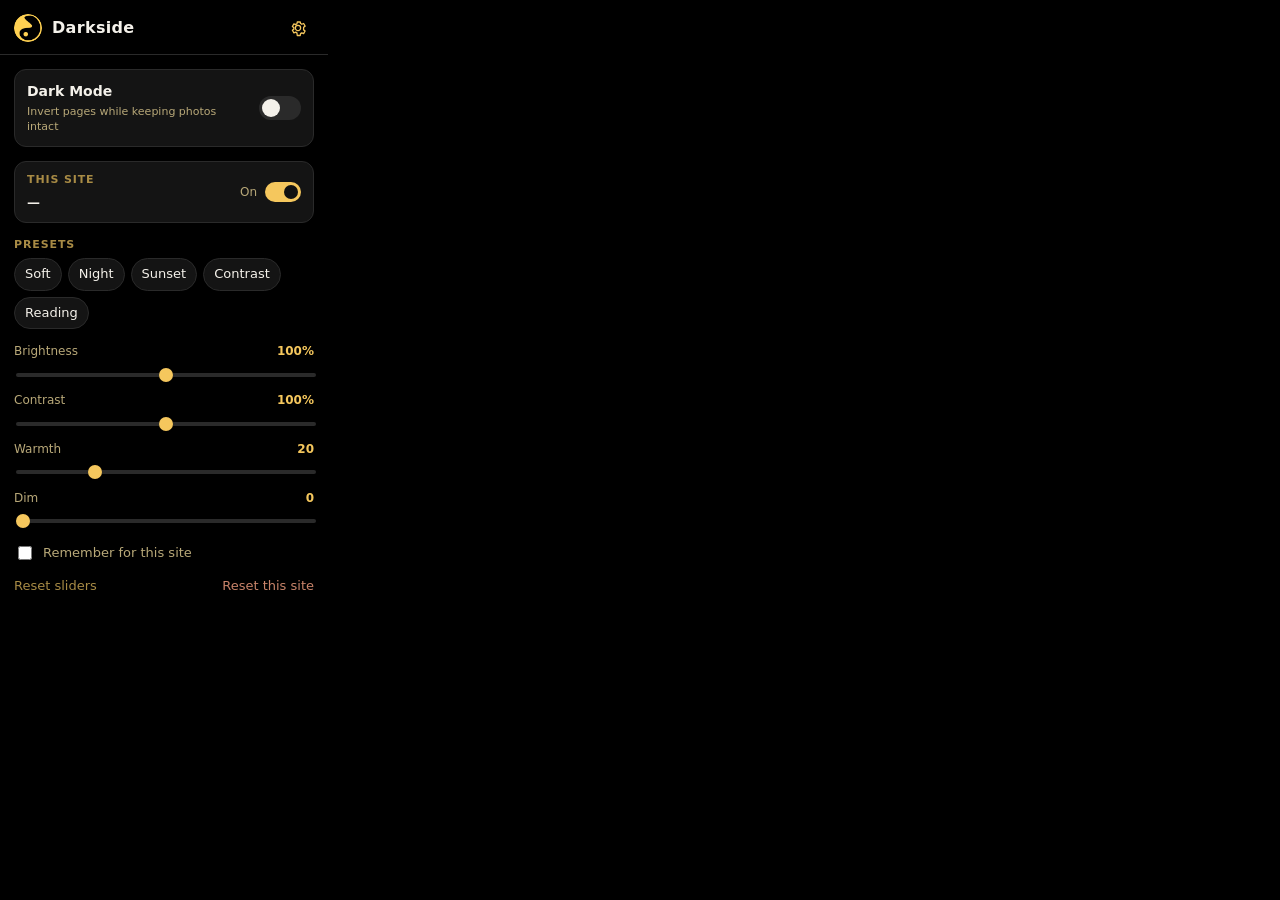
==== popup/popup.html @ 77177ad1 "checkpoint before checking out cursor/darkside-chrome-extension" ====
<!DOCTYPE html>
<html lang="en">
  <head>
    <meta charset="utf-8" />
    <meta name="viewport" content="width=device-width, initial-scale=1" />
    <title>Darkside</title>
    <link rel="stylesheet" href="popup.css" />
  </head>
  <body>
    <header class="header">
      <img class="logo" src="../icons/logo.png" alt="" width="28" height="28" />
      <h1>Darkside</h1>
      <button id="open-options" class="icon-btn" title="Settings" aria-label="Settings">
        <svg width="18" height="18" viewBox="0 0 24 24" fill="none" aria-hidden="true">
          <path
            d="M12 15.5a3.5 3.5 0 1 0 0-7 3.5 3.5 0 0 0 0 7Z"
            stroke="currentColor"
            stroke-width="1.7"
          />
          <path
            d="M19.4 13a7.8 7.8 0 0 0 .1-2l2-1.5-2-3.5-2.4 1a7.6 7.6 0 0 0-1.7-1L15 4h-4l-.4 2.5a7.6 7.6 0 0 0-1.7 1l-2.4-1-2 3.5 2 1.5a7.8 7.8 0 0 0 0 2l-2 1.5 2 3.5 2.4-1a7.6 7.6 0 0 0 1.7 1L11 22h4l.4-2.5a7.6 7.6 0 0 0 1.7-1l2.4 1 2-3.5-2-1.5Z"
            stroke="currentColor"
            stroke-width="1.7"
            stroke-linejoin="round"
          />
        </svg>
      </button>
    </header>

    <p id="restricted" class="restricted" hidden>
      Darkside can’t run on this page. Try a regular website.
    </p>

    <div id="main">
      <label class="dark-toggle">
        <span>
          <strong>Dark Mode</strong>
          <small>Invert pages while keeping photos intact</small>
        </span>
        <input id="darkMode" type="checkbox" />
        <span class="switch" aria-hidden="true"></span>
      </label>

      <p id="already-dark" class="hint" hidden>
        This site already looks dark, so invert is skipped. Check
        <strong>Remember for this site</strong> to force it.
      </p>

      <section class="site-card">
        <div class="site-copy">
          <span class="eyebrow">This site</span>
          <span id="hostname" class="hostname">—</span>
        </div>
        <label class="site-toggle">
          <span id="site-state">On</span>
          <input id="siteEnabled" type="checkbox" checked />
          <span class="switch small" aria-hidden="true"></span>
        </label>
      </section>

      <section>
        <span class="eyebrow">Presets</span>
        <div class="presets" role="group" aria-label="Presets">
          <button type="button" data-preset="soft">Soft</button>
          <button type="button" data-preset="night">Night</button>
          <button type="button" data-preset="sunset">Sunset</button>
          <button type="button" data-preset="contrast">Contrast</button>
          <button type="button" data-preset="reading">Reading</button>
        </div>
      </section>

      <section class="sliders" id="sliders">
        <label>
          <span>Brightness <b id="brightness-val">100%</b></span>
          <input id="brightness" type="range" min="50" max="150" value="100" />
        </label>
        <label>
          <span>Contrast <b id="contrast-val">100%</b></span>
          <input id="contrast" type="range" min="50" max="150" value="100" />
        </label>
        <label>
          <span>Warmth <b id="warmth-val">20</b></span>
          <input id="warmth" type="range" min="0" max="80" value="20" />
        </label>
        <label>
          <span>Dim <b id="dim-val">0</b></span>
          <input id="dim" type="range" min="0" max="70" value="0" />
        </label>
      </section>

      <label class="remember">
        <input id="remember" type="checkbox" />
        <span>Remember for this site</span>
      </label>

      <div class="actions">
        <button type="button" id="reset-sliders" class="text-btn">Reset sliders</button>
        <button type="button" id="reset-site" class="text-btn">Reset this site</button>
      </div>
    </div>

    <script src="../shared/defaults.js"></script>
    <script src="popup.js"></script>
  </body>
</html>
---- popup/popup.css ----
:root {
  --gold: #f5c75d;
  --gold-deep: #c9a24a;
  --gold-muted: #a88b45;
  --bg: #000000;
  --bg-elev: #141414;
  --bg-hover: #1c1c1c;
  --text: #f4f1ea;
  --text-muted: #b8a878;
  --border: #2a2a2a;
  --danger: #c9846a;
}

* {
  box-sizing: border-box;
}

html,
body {
  margin: 0;
  padding: 0;
}

body {
  width: 328px;
  color: var(--text);
  background: var(--bg);
  font: 13px/1.4 "Avenir Next", "Segoe UI", system-ui, sans-serif;
}

.header {
  display: flex;
  align-items: center;
  gap: 10px;
  padding: 12px 14px 10px;
  border-bottom: 1px solid var(--border);
}

.logo {
  display: block;
  border-radius: 50%;
}

h1 {
  flex: 1;
  margin: 0;
  font-size: 16px;
  font-weight: 600;
  letter-spacing: 0.02em;
}

.icon-btn {
  display: grid;
  place-items: center;
  width: 32px;
  height: 32px;
  padding: 0;
  color: var(--gold);
  background: transparent;
  border: 0;
  border-radius: 8px;
  cursor: pointer;
}

.icon-btn:hover {
  background: var(--bg-elev);
}

.restricted,
.hint {
  margin: 0;
  padding: 10px 12px;
  color: var(--text-muted);
  background: var(--bg-elev);
  border: 1px solid var(--border);
  border-radius: 10px;
  font-size: 12px;
}

.restricted {
  margin: 16px 14px;
}

.hint strong {
  color: var(--gold);
  font-weight: 600;
}

#main {
  display: flex;
  flex-direction: column;
  gap: 14px;
  padding: 14px;
}

.eyebrow {
  display: block;
  margin-bottom: 6px;
  color: var(--gold-muted);
  font-size: 11px;
  font-weight: 600;
  letter-spacing: 0.08em;
  text-transform: uppercase;
}

.dark-toggle,
.site-toggle,
.remember {
  display: flex;
  align-items: center;
  cursor: pointer;
}

.dark-toggle {
  justify-content: space-between;
  gap: 12px;
  padding: 12px;
  background: var(--bg-elev);
  border: 1px solid var(--border);
  border-radius: 12px;
}

.dark-toggle strong {
  display: block;
  font-size: 14px;
}

.dark-toggle small {
  display: block;
  margin-top: 2px;
  color: var(--text-muted);
  font-size: 11px;
}

.dark-toggle input,
.site-toggle input,
.remember input {
  position: absolute;
  opacity: 0;
  pointer-events: none;
}

.switch {
  position: relative;
  flex: 0 0 auto;
  width: 42px;
  height: 24px;
  background: #2a2a2a;
  border-radius: 999px;
  transition: background 0.15s ease;
}

.switch::after {
  content: "";
  position: absolute;
  top: 3px;
  left: 3px;
  width: 18px;
  height: 18px;
  background: #f4f1ea;
  border-radius: 50%;
  transition: transform 0.15s ease;
}

.switch.small {
  width: 36px;
  height: 20px;
}

.switch.small::after {
  width: 14px;
  height: 14px;
}

input:checked + .switch {
  background: var(--gold);
}

input:checked + .switch::after {
  transform: translateX(18px);
  background: #111;
}

input:checked + .switch.small::after {
  transform: translateX(16px);
}

input:focus-visible + .switch {
  outline: 2px solid var(--gold);
  outline-offset: 2px;
}

.site-card {
  display: flex;
  align-items: center;
  justify-content: space-between;
  gap: 10px;
  padding: 10px 12px;
  background: var(--bg-elev);
  border: 1px solid var(--border);
  border-radius: 12px;
}

.hostname {
  display: block;
  max-width: 190px;
  overflow: hidden;
  color: var(--text);
  font-weight: 600;
  text-overflow: ellipsis;
  white-space: nowrap;
}

.site-toggle {
  gap: 8px;
  color: var(--text-muted);
  font-size: 12px;
}

.presets {
  display: flex;
  flex-wrap: wrap;
  gap: 6px;
}

.presets button {
  padding: 6px 10px;
  color: var(--text);
  background: var(--bg-elev);
  border: 1px solid var(--border);
  border-radius: 999px;
  font: inherit;
  cursor: pointer;
}

.presets button:hover,
.presets button.active {
  color: #111;
  background: var(--gold);
  border-color: var(--gold);
}

.sliders {
  display: flex;
  flex-direction: column;
  gap: 10px;
}

.sliders label span {
  display: flex;
  justify-content: space-between;
  margin-bottom: 4px;
  color: var(--text-muted);
  font-size: 12px;
}

.sliders b {
  color: var(--gold);
  font-weight: 600;
}

input[type="range"] {
  width: 100%;
  height: 4px;
  appearance: none;
  background: #2a2a2a;
  border-radius: 999px;
  outline: none;
}

input[type="range"]::-webkit-slider-thumb {
  width: 14px;
  height: 14px;
  appearance: none;
  background: var(--gold);
  border: 0;
  border-radius: 50%;
  cursor: pointer;
}

.remember {
  gap: 8px;
  color: var(--text-muted);
}

.remember input {
  position: static;
  width: 14px;
  height: 14px;
  opacity: 1;
  pointer-events: auto;
  accent-color: var(--gold);
}

.actions {
  display: flex;
  justify-content: space-between;
}

.text-btn {
  padding: 0;
  color: var(--gold-muted);
  background: none;
  border: 0;
  font: inherit;
  cursor: pointer;
}

.text-btn:hover {
  color: var(--gold);
}

#reset-site {
  color: var(--danger);
}

.sliders.is-disabled,
.presets.is-disabled {
  opacity: 0.4;
  pointer-events: none;
}
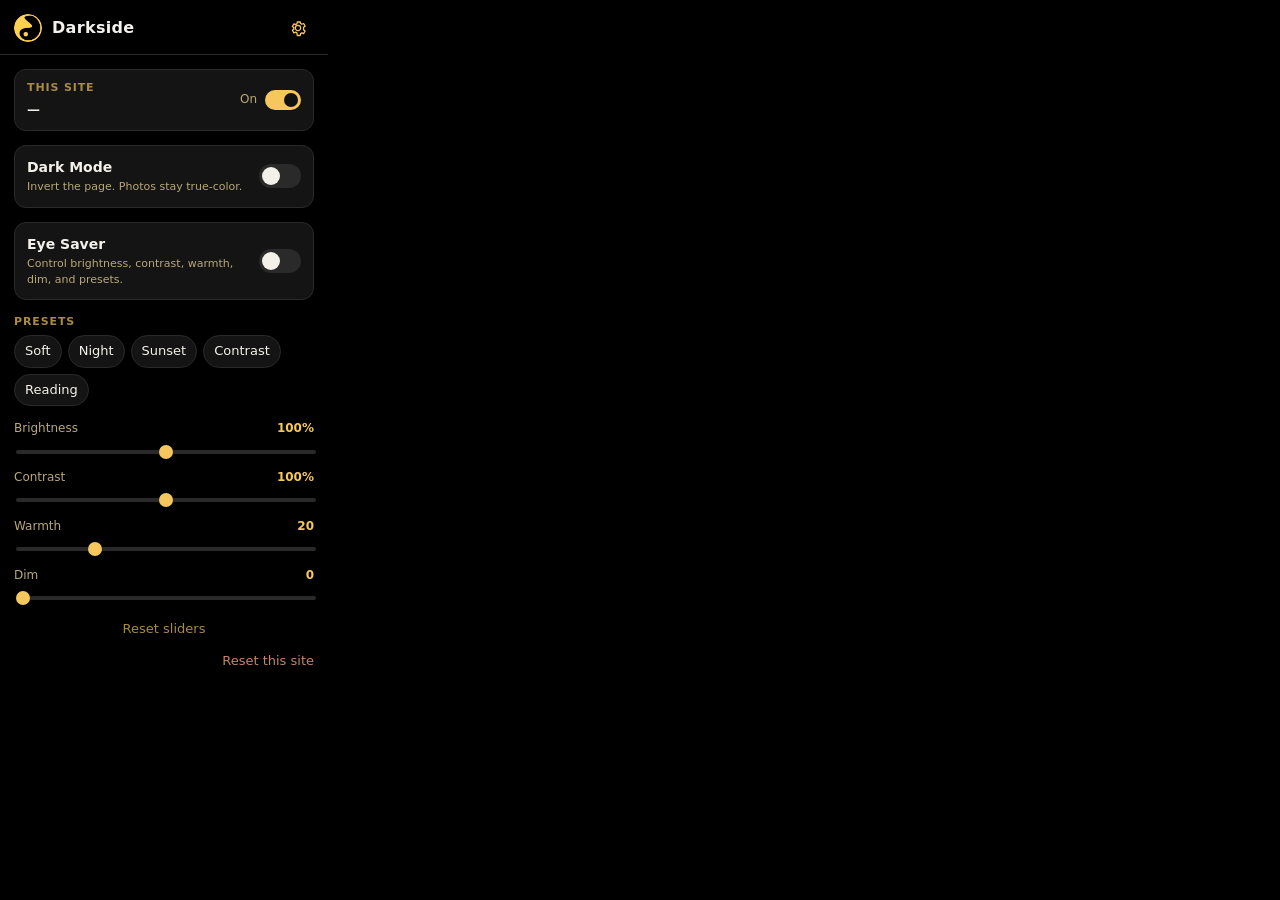
==== commit da9e27b4: "Refactor Darkside extension to introduce 'Eye Care' feature, allowing users to adjust brightness, co" ====
--- a/popup/popup.html
+++ b/popup/popup.html
@@ -27,23 +27,9 @@
       </button>
     </header>
 
-    <p id="restricted" class="restricted" hidden>
-      Darkside can’t run on this page. Try a regular website.
-    </p>
-
     <div id="main">
-      <label class="dark-toggle">
-        <span>
-          <strong>Dark Mode</strong>
-          <small>Invert pages while keeping photos intact</small>
-        </span>
-        <input id="darkMode" type="checkbox" />
-        <span class="switch" aria-hidden="true"></span>
-      </label>
-
-      <p id="already-dark" class="hint" hidden>
-        This site already looks dark, so invert is skipped. Check
-        <strong>Remember for this site</strong> to force it.
+      <p id="restricted" class="restricted" hidden>
+        Darkside can’t run on this page. Try a regular website.
       </p>
 
       <section class="site-card">
@@ -58,43 +44,65 @@
         </label>
       </section>
 
-      <section>
-        <span class="eyebrow">Presets</span>
-        <div class="presets" role="group" aria-label="Presets">
-          <button type="button" data-preset="soft">Soft</button>
-          <button type="button" data-preset="night">Night</button>
-          <button type="button" data-preset="sunset">Sunset</button>
-          <button type="button" data-preset="contrast">Contrast</button>
-          <button type="button" data-preset="reading">Reading</button>
+      <div id="page-controls">
+        <label class="dark-toggle">
+          <span>
+            <strong>Dark Mode</strong>
+            <small>Invert the page. Photos stay true-color.</small>
+          </span>
+          <input id="darkMode" type="checkbox" />
+          <span class="switch" aria-hidden="true"></span>
+        </label>
+
+        <p id="already-dark" class="hint" hidden>
+          This site already looks dark, so invert is off. Turn on <strong>Dark Mode</strong> to invert it anyway.
+        </p>
+
+        <label class="dark-toggle">
+          <span>
+            <strong>Eye Saver</strong>
+            <small>Control brightness, contrast, warmth, dim, and presets.</small>
+          </span>
+          <input id="tuneEnabled" type="checkbox" />
+          <span class="switch" aria-hidden="true"></span>
+        </label>
+
+        <div id="tune-panel">
+          <section>
+            <span class="eyebrow">Presets</span>
+            <div class="presets" role="group" aria-label="Presets">
+              <button type="button" data-preset="soft">Soft</button>
+              <button type="button" data-preset="night">Night</button>
+              <button type="button" data-preset="sunset">Sunset</button>
+              <button type="button" data-preset="contrast">Contrast</button>
+              <button type="button" data-preset="reading">Reading</button>
+            </div>
+          </section>
+
+          <section class="sliders" id="sliders">
+            <label>
+              <span>Brightness <b id="brightness-val">100%</b></span>
+              <input id="brightness" type="range" min="50" max="150" value="100" />
+            </label>
+            <label>
+              <span>Contrast <b id="contrast-val">100%</b></span>
+              <input id="contrast" type="range" min="50" max="150" value="100" />
+            </label>
+            <label>
+              <span>Warmth <b id="warmth-val">20</b></span>
+              <input id="warmth" type="range" min="0" max="80" value="20" />
+            </label>
+            <label>
+              <span>Dim <b id="dim-val">0</b></span>
+              <input id="dim" type="range" min="0" max="70" value="0" />
+            </label>
+          </section>
+
+          <button type="button" id="reset-sliders" class="text-btn">Reset sliders</button>
         </div>
-      </section>
-
-      <section class="sliders" id="sliders">
-        <label>
-          <span>Brightness <b id="brightness-val">100%</b></span>
-          <input id="brightness" type="range" min="50" max="150" value="100" />
-        </label>
-        <label>
-          <span>Contrast <b id="contrast-val">100%</b></span>
-          <input id="contrast" type="range" min="50" max="150" value="100" />
-        </label>
-        <label>
-          <span>Warmth <b id="warmth-val">20</b></span>
-          <input id="warmth" type="range" min="0" max="80" value="20" />
-        </label>
-        <label>
-          <span>Dim <b id="dim-val">0</b></span>
-          <input id="dim" type="range" min="0" max="70" value="0" />
-        </label>
-      </section>
-
-      <label class="remember">
-        <input id="remember" type="checkbox" />
-        <span>Remember for this site</span>
-      </label>
+      </div>
 
       <div class="actions">
-        <button type="button" id="reset-sliders" class="text-btn">Reset sliders</button>
         <button type="button" id="reset-site" class="text-btn">Reset this site</button>
       </div>
     </div>
--- a/popup/popup.css
+++ b/popup/popup.css
@@ -78,7 +78,19 @@
 }
 
 .restricted {
-  margin: 16px 14px;
+  margin: 0;
+}
+
+#main.is-restricted .site-card,
+#main.is-restricted #page-controls,
+#main.is-restricted .actions {
+  opacity: 0.4;
+  pointer-events: none;
+}
+
+#main.is-restricted .site-toggle,
+#main.is-restricted .dark-toggle {
+  cursor: not-allowed;
 }
 
 .hint strong {
@@ -104,8 +116,7 @@
 }
 
 .dark-toggle,
-.site-toggle,
-.remember {
+.site-toggle {
   display: flex;
   align-items: center;
   cursor: pointer;
@@ -133,8 +144,7 @@
 }
 
 .dark-toggle input,
-.site-toggle input,
-.remember input {
+.site-toggle input {
   position: absolute;
   opacity: 0;
   pointer-events: none;
@@ -217,6 +227,27 @@
   font-size: 12px;
 }
 
+#page-controls {
+  display: flex;
+  flex-direction: column;
+  gap: 14px;
+}
+
+#page-controls.is-disabled {
+  opacity: 0.4;
+  pointer-events: none;
+}
+
+#tune-panel {
+  display: flex;
+  flex-direction: column;
+  gap: 14px;
+}
+
+#tune-panel[hidden] {
+  display: none;
+}
+
 .presets {
   display: flex;
   flex-wrap: wrap;
@@ -278,23 +309,9 @@
   cursor: pointer;
 }
 
-.remember {
-  gap: 8px;
-  color: var(--text-muted);
-}
-
-.remember input {
-  position: static;
-  width: 14px;
-  height: 14px;
-  opacity: 1;
-  pointer-events: auto;
-  accent-color: var(--gold);
-}
-
 .actions {
   display: flex;
-  justify-content: space-between;
+  justify-content: flex-end;
 }
 
 .text-btn {
@@ -314,8 +331,3 @@
   color: var(--danger);
 }
 
-.sliders.is-disabled,
-.presets.is-disabled {
-  opacity: 0.4;
-  pointer-events: none;
-}
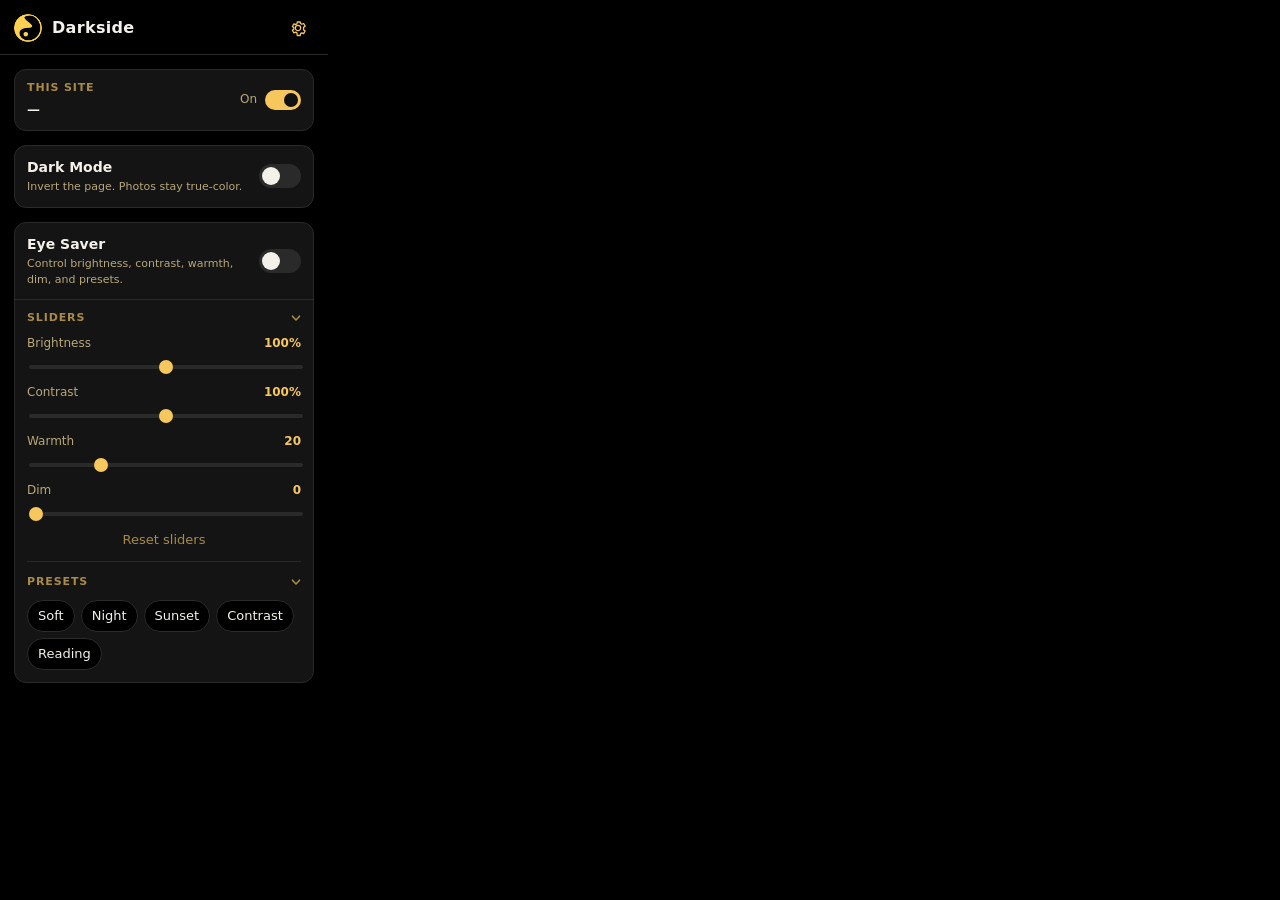
==== commit 3323541a: "Nest Eye Saver sliders and presets in the popup, grow the window to fit them, and drop Reset this si" ====
--- a/popup/popup.html
+++ b/popup/popup.html
@@ -45,65 +45,108 @@
       </section>
 
       <div id="page-controls">
-        <label class="dark-toggle">
-          <span>
-            <strong>Dark Mode</strong>
-            <small>Invert the page. Photos stay true-color.</small>
-          </span>
-          <input id="darkMode" type="checkbox" />
-          <span class="switch" aria-hidden="true"></span>
-        </label>
+        <div class="dark-card">
+          <label class="dark-toggle">
+            <span>
+              <strong>Dark Mode</strong>
+              <small>Invert the page. Photos stay true-color.</small>
+            </span>
+            <input id="darkMode" type="checkbox" />
+            <span class="switch" aria-hidden="true"></span>
+          </label>
+          <div id="already-dark" hidden>
+            <button
+              type="button"
+              id="already-dark-toggle"
+              class="already-dark-toggle"
+              aria-expanded="false"
+              aria-controls="already-dark-detail"
+            >
+              <svg class="chevron" width="10" height="10" viewBox="0 0 10 10" aria-hidden="true">
+                <path d="M3.2 1.5 7 5 3.2 8.5" fill="none" stroke="currentColor" stroke-width="1.6" stroke-linecap="round" stroke-linejoin="round" />
+              </svg>
+              <span>Already looks dark — invert off</span>
+            </button>
+            <p id="already-dark-detail" hidden>
+              Detected <b id="already-dark-reason"></b>. Turn Dark Mode on to invert anyway.
+            </p>
+          </div>
+        </div>
 
-        <p id="already-dark" class="hint" hidden>
-          This site already looks dark, so invert is off. Turn on <strong>Dark Mode</strong> to invert it anyway.
-        </p>
+        <div class="dark-card">
+          <label class="dark-toggle">
+            <span>
+              <strong>Eye Saver</strong>
+              <small>Control brightness, contrast, warmth, dim, and presets.</small>
+            </span>
+            <input id="tuneEnabled" type="checkbox" />
+            <span class="switch" aria-hidden="true"></span>
+          </label>
 
-        <label class="dark-toggle">
-          <span>
-            <strong>Eye Saver</strong>
-            <small>Control brightness, contrast, warmth, dim, and presets.</small>
-          </span>
-          <input id="tuneEnabled" type="checkbox" />
-          <span class="switch" aria-hidden="true"></span>
-        </label>
+          <div id="tune-panel">
+            <section class="tune-section is-open">
+              <button
+                type="button"
+                id="sliders-toggle"
+                class="tune-section-toggle"
+                aria-expanded="true"
+                aria-controls="sliders-body"
+              >
+                <span class="eyebrow">Sliders</span>
+                <svg class="chevron" width="10" height="10" viewBox="0 0 10 10" aria-hidden="true">
+                  <path d="M3.2 1.5 7 5 3.2 8.5" fill="none" stroke="currentColor" stroke-width="1.6" stroke-linecap="round" stroke-linejoin="round" />
+                </svg>
+              </button>
+              <div id="sliders-body" class="tune-section-body">
+                <div class="sliders" id="sliders">
+                  <label>
+                    <span>Brightness <b id="brightness-val">100%</b></span>
+                    <input id="brightness" type="range" min="50" max="150" value="100" />
+                  </label>
+                  <label>
+                    <span>Contrast <b id="contrast-val">100%</b></span>
+                    <input id="contrast" type="range" min="50" max="150" value="100" />
+                  </label>
+                  <label>
+                    <span>Warmth <b id="warmth-val">20</b></span>
+                    <input id="warmth" type="range" min="0" max="80" value="20" />
+                  </label>
+                  <label>
+                    <span>Dim <b id="dim-val">0</b></span>
+                    <input id="dim" type="range" min="0" max="70" value="0" />
+                  </label>
+                </div>
+                <button type="button" id="reset-sliders" class="text-btn">Reset sliders</button>
+              </div>
+            </section>
 
-        <div id="tune-panel">
-          <section>
-            <span class="eyebrow">Presets</span>
-            <div class="presets" role="group" aria-label="Presets">
-              <button type="button" data-preset="soft">Soft</button>
-              <button type="button" data-preset="night">Night</button>
-              <button type="button" data-preset="sunset">Sunset</button>
-              <button type="button" data-preset="contrast">Contrast</button>
-              <button type="button" data-preset="reading">Reading</button>
-            </div>
-          </section>
+            <hr class="tune-divider" />
 
-          <section class="sliders" id="sliders">
-            <label>
-              <span>Brightness <b id="brightness-val">100%</b></span>
-              <input id="brightness" type="range" min="50" max="150" value="100" />
-            </label>
-            <label>
-              <span>Contrast <b id="contrast-val">100%</b></span>
-              <input id="contrast" type="range" min="50" max="150" value="100" />
-            </label>
-            <label>
-              <span>Warmth <b id="warmth-val">20</b></span>
-              <input id="warmth" type="range" min="0" max="80" value="20" />
-            </label>
-            <label>
-              <span>Dim <b id="dim-val">0</b></span>
-              <input id="dim" type="range" min="0" max="70" value="0" />
-            </label>
-          </section>
-
-          <button type="button" id="reset-sliders" class="text-btn">Reset sliders</button>
+            <section class="tune-section is-open">
+              <button
+                type="button"
+                id="presets-toggle"
+                class="tune-section-toggle"
+                aria-expanded="true"
+                aria-controls="presets-body"
+              >
+                <span class="eyebrow">Presets</span>
+                <svg class="chevron" width="10" height="10" viewBox="0 0 10 10" aria-hidden="true">
+                  <path d="M3.2 1.5 7 5 3.2 8.5" fill="none" stroke="currentColor" stroke-width="1.6" stroke-linecap="round" stroke-linejoin="round" />
+                </svg>
+              </button>
+              <div id="presets-body" class="tune-section-body">
+                <div class="presets" role="group" aria-label="Presets">
+                  <button type="button" data-preset="soft">Soft</button>
+                  <button type="button" data-preset="night">Night</button>
+                  <button type="button" data-preset="sunset">Sunset</button>
+                  <button type="button" data-preset="contrast">Contrast</button>
+                  <button type="button" data-preset="reading">Reading</button>
+                </div>
+              </div>
+            </section>
+          </div>
         </div>
-      </div>
-
-      <div class="actions">
-        <button type="button" id="reset-site" class="text-btn">Reset this site</button>
       </div>
     </div>
 
--- a/popup/popup.css
+++ b/popup/popup.css
@@ -8,11 +8,15 @@
   --text: #f4f1ea;
   --text-muted: #b8a878;
   --border: #2a2a2a;
-  --danger: #c9846a;
 }
 
 * {
   box-sizing: border-box;
+}
+
+html {
+  max-height: 600px;
+  overflow-y: auto;
 }
 
 html,
@@ -23,9 +27,12 @@
 
 body {
   width: 328px;
+  min-height: fit-content;
   color: var(--text);
   background: var(--bg);
   font: 13px/1.4 "Avenir Next", "Segoe UI", system-ui, sans-serif;
+  user-select: none;
+  -webkit-user-select: none;
 }
 
 .header {
@@ -66,8 +73,7 @@
   background: var(--bg-elev);
 }
 
-.restricted,
-.hint {
+.restricted {
   margin: 0;
   padding: 10px 12px;
   color: var(--text-muted);
@@ -77,13 +83,8 @@
   font-size: 12px;
 }
 
-.restricted {
-  margin: 0;
-}
-
 #main.is-restricted .site-card,
-#main.is-restricted #page-controls,
-#main.is-restricted .actions {
+#main.is-restricted #page-controls {
   opacity: 0.4;
   pointer-events: none;
 }
@@ -93,7 +94,58 @@
   cursor: not-allowed;
 }
 
-.hint strong {
+.dark-card {
+  background: var(--bg-elev);
+  border: 1px solid var(--border);
+  border-radius: 12px;
+}
+
+.dark-card .dark-toggle {
+  background: transparent;
+  border: 0;
+  border-radius: 0;
+}
+
+.already-dark-toggle {
+  display: flex;
+  align-items: center;
+  gap: 6px;
+  width: 100%;
+  padding: 8px 12px 9px;
+  color: var(--text-muted);
+  background: transparent;
+  border: 0;
+  border-top: 1px solid var(--border);
+  font: inherit;
+  font-size: 11px;
+  line-height: 1.3;
+  text-align: left;
+  cursor: pointer;
+}
+
+.already-dark-toggle:hover {
+  color: var(--text);
+}
+
+.already-dark-toggle .chevron {
+  flex: 0 0 auto;
+  color: var(--gold-muted);
+  transition: transform 0.15s ease;
+}
+
+#already-dark.is-open .chevron {
+  transform: rotate(90deg);
+}
+
+#already-dark-detail {
+  margin: 0;
+  padding: 0 12px 10px 28px;
+  color: var(--text-muted);
+  font-size: 11px;
+  line-height: 1.35;
+}
+
+#already-dark-detail b {
   color: var(--gold);
   font-weight: 600;
 }
@@ -241,11 +293,58 @@
 #tune-panel {
   display: flex;
   flex-direction: column;
-  gap: 14px;
+  gap: 10px;
+  padding: 10px 12px 12px;
+  border-top: 1px solid var(--border);
 }
 
 #tune-panel[hidden] {
   display: none;
+}
+
+.tune-section-toggle {
+  display: flex;
+  align-items: center;
+  justify-content: space-between;
+  gap: 8px;
+  width: 100%;
+  padding: 0;
+  color: inherit;
+  background: transparent;
+  border: 0;
+  font: inherit;
+  cursor: pointer;
+}
+
+.tune-section-toggle .eyebrow {
+  margin-bottom: 0;
+}
+
+.tune-section-toggle .chevron {
+  flex: 0 0 auto;
+  color: var(--gold-muted);
+  transition: transform 0.15s ease;
+}
+
+.tune-section.is-open .chevron {
+  transform: rotate(90deg);
+}
+
+.tune-section-body {
+  display: flex;
+  flex-direction: column;
+  gap: 10px;
+  margin-top: 10px;
+}
+
+.tune-section-body[hidden] {
+  display: none;
+}
+
+.tune-divider {
+  margin: 2px 0;
+  border: 0;
+  border-top: 1px solid var(--border);
 }
 
 .presets {
@@ -257,7 +356,7 @@
 .presets button {
   padding: 6px 10px;
   color: var(--text);
-  background: var(--bg-elev);
+  background: var(--bg);
   border: 1px solid var(--border);
   border-radius: 999px;
   font: inherit;
@@ -309,11 +408,6 @@
   cursor: pointer;
 }
 
-.actions {
-  display: flex;
-  justify-content: flex-end;
-}
-
 .text-btn {
   padding: 0;
   color: var(--gold-muted);
@@ -327,7 +421,3 @@
   color: var(--gold);
 }
 
-#reset-site {
-  color: var(--danger);
-}
-
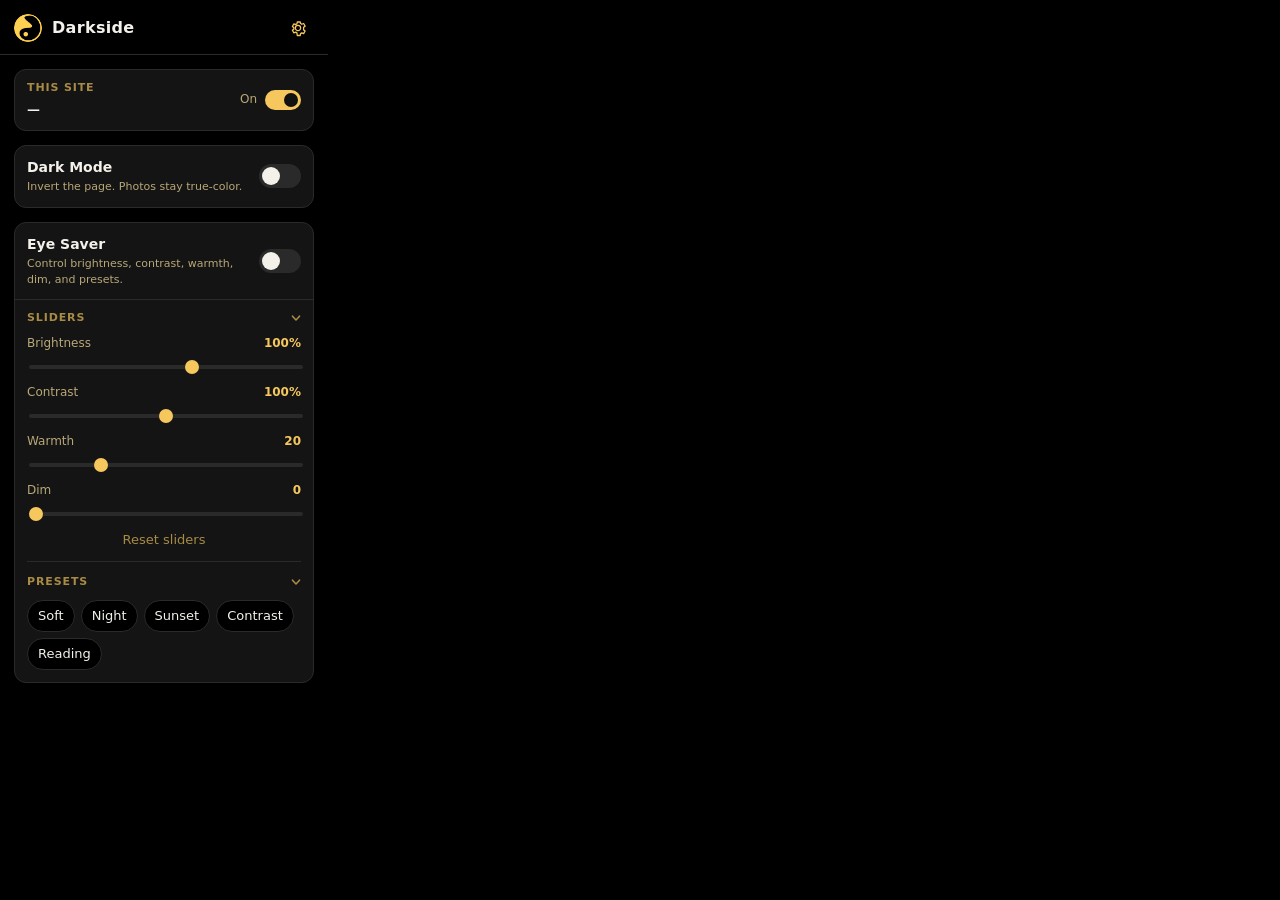
==== commit d022db2d: "Keep invert independent of Eye Saver, and darken brightness below 100% with an overlay so the slider" ====
--- a/popup/popup.html
+++ b/popup/popup.html
@@ -101,7 +101,7 @@
                 <div class="sliders" id="sliders">
                   <label>
                     <span>Brightness <b id="brightness-val">100%</b></span>
-                    <input id="brightness" type="range" min="50" max="150" value="100" />
+                    <input id="brightness" type="range" min="25" max="150" value="100" />
                   </label>
                   <label>
                     <span>Contrast <b id="contrast-val">100%</b></span>
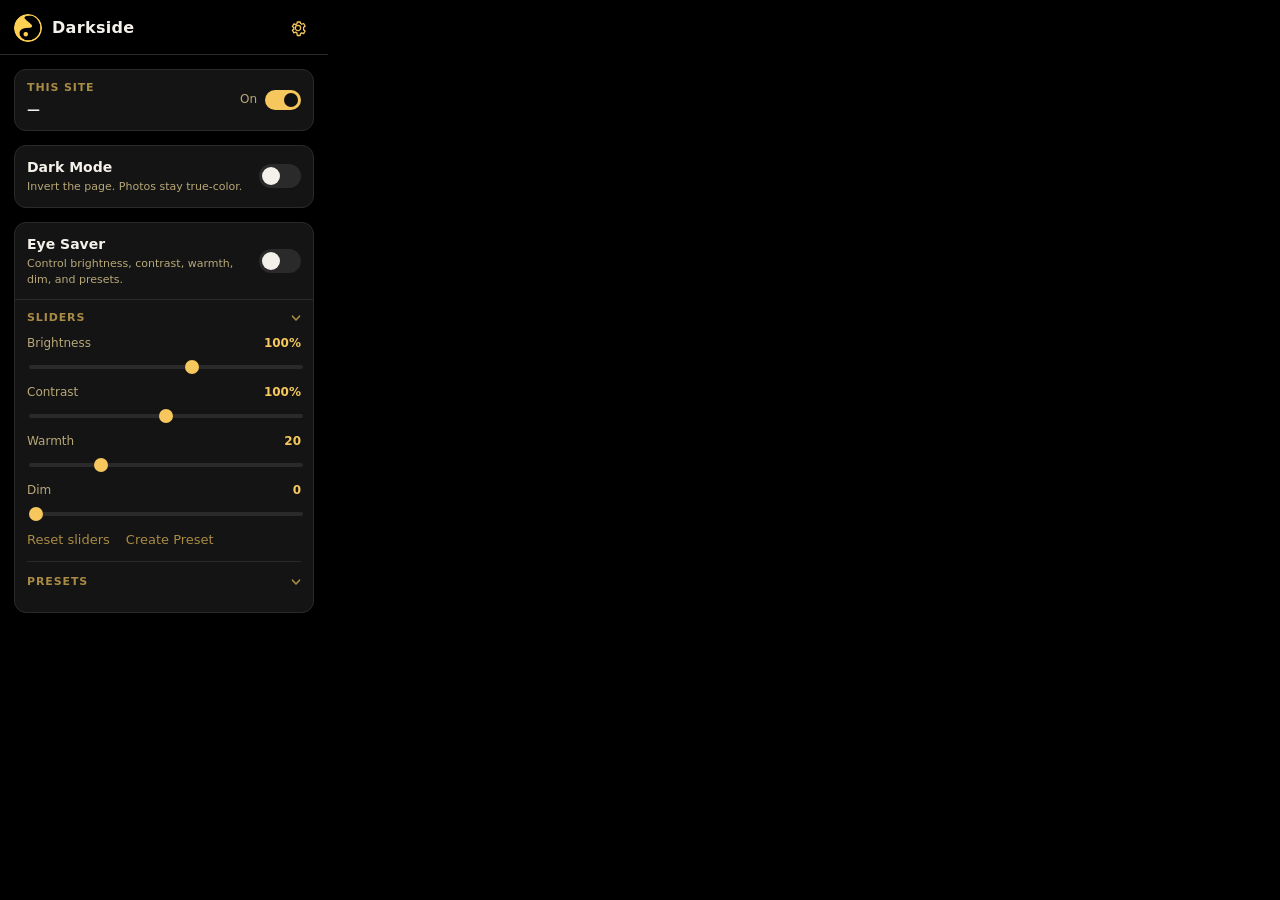
==== commit 96dd2cc6: "Add custom presets you can save from the popup and manage in Settings. Co-authored-by: Cursor <curso" ====
--- a/popup/popup.html
+++ b/popup/popup.html
@@ -116,7 +116,23 @@
                     <input id="dim" type="range" min="0" max="70" value="0" />
                   </label>
                 </div>
-                <button type="button" id="reset-sliders" class="text-btn">Reset sliders</button>
+                <div class="slider-actions">
+                  <button type="button" id="reset-sliders" class="text-btn">Reset sliders</button>
+                  <button type="button" id="create-preset" class="text-btn" aria-expanded="false" aria-controls="create-preset-form">
+                    Create Preset
+                  </button>
+                </div>
+                <div id="create-preset-form" class="create-preset-form" hidden>
+                  <input
+                    id="create-preset-name"
+                    type="text"
+                    maxlength="24"
+                    placeholder="Preset name"
+                    autocomplete="off"
+                    aria-label="Preset name"
+                  />
+                  <button type="button" id="save-preset">Save</button>
+                </div>
               </div>
             </section>
 
@@ -136,13 +152,10 @@
                 </svg>
               </button>
               <div id="presets-body" class="tune-section-body">
-                <div class="presets" role="group" aria-label="Presets">
-                  <button type="button" data-preset="soft">Soft</button>
-                  <button type="button" data-preset="night">Night</button>
-                  <button type="button" data-preset="sunset">Sunset</button>
-                  <button type="button" data-preset="contrast">Contrast</button>
-                  <button type="button" data-preset="reading">Reading</button>
-                </div>
+                <div class="presets" role="group" aria-label="Presets"></div>
+                <p id="presets-empty" class="presets-empty" hidden>
+                  No presets to show. Create one, or turn on defaults in Custom Presets.
+                </p>
               </div>
             </section>
           </div>
--- a/popup/popup.css
+++ b/popup/popup.css
@@ -370,6 +370,63 @@
   border-color: var(--gold);
 }
 
+.presets-empty {
+  margin: 8px 0 0;
+  color: var(--text-muted);
+  font-size: 12px;
+}
+
+.slider-actions {
+  display: flex;
+  align-items: center;
+  gap: 16px;
+}
+
+.create-preset-form {
+  display: flex;
+  gap: 6px;
+  margin-top: 8px;
+}
+
+.create-preset-form[hidden] {
+  display: none;
+}
+
+#create-preset-name {
+  flex: 1;
+  min-width: 0;
+  padding: 6px 8px;
+  color: var(--text);
+  background: var(--bg);
+  border: 1px solid var(--border);
+  border-radius: 8px;
+  font: inherit;
+  font-size: 12px;
+  user-select: text;
+  -webkit-user-select: text;
+}
+
+#create-preset-name:focus {
+  outline: none;
+  border-color: var(--gold-muted);
+}
+
+#save-preset {
+  padding: 6px 10px;
+  color: #111;
+  background: var(--gold);
+  border: 0;
+  border-radius: 8px;
+  font: inherit;
+  font-size: 12px;
+  cursor: pointer;
+}
+
+#save-preset:disabled {
+  opacity: 0.4;
+  cursor: default;
+}
+
 .sliders {
   display: flex;
   flex-direction: column;
@@ -421,3 +478,8 @@
   color: var(--gold);
 }
 
+.text-btn:disabled {
+  opacity: 0.4;
+  cursor: default;
+}
+
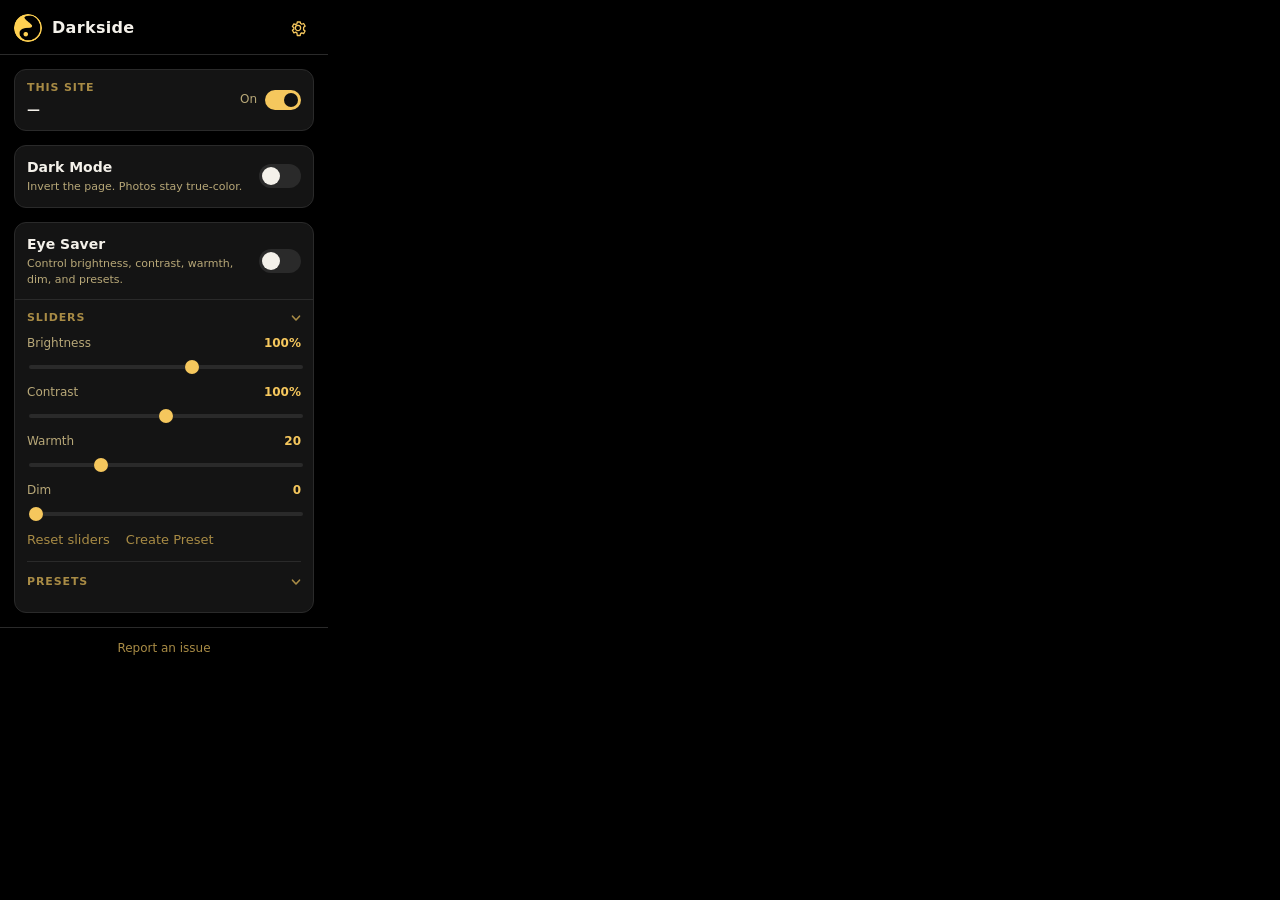
==== commit fa983883: "Enhance README with new settings section layout and images; add custom presets and help images. Intr" ====
--- a/popup/popup.html
+++ b/popup/popup.html
@@ -163,6 +163,18 @@
       </div>
     </div>
 
+    <footer class="popup-footer">
+      <a
+        id="report-issue"
+        class="report-issue"
+        href="https://github.com/dmendoza05/darkside/issues/new"
+        target="_blank"
+        rel="noopener noreferrer"
+      >
+        Report an issue
+      </a>
+    </footer>
+
     <script src="../shared/defaults.js"></script>
     <script src="popup.js"></script>
   </body>
--- a/popup/popup.css
+++ b/popup/popup.css
@@ -483,3 +483,23 @@
   cursor: default;
 }
 
+.popup-footer {
+  padding: 8px 14px 12px;
+  border-top: 1px solid var(--border);
+  text-align: center;
+}
+
+.report-issue {
+  display: inline-block;
+  padding: 4px 8px;
+  color: var(--gold-muted);
+  font: inherit;
+  font-size: 12px;
+  text-decoration: none;
+  cursor: pointer;
+}
+
+.report-issue:hover {
+  color: var(--gold);
+}
+
